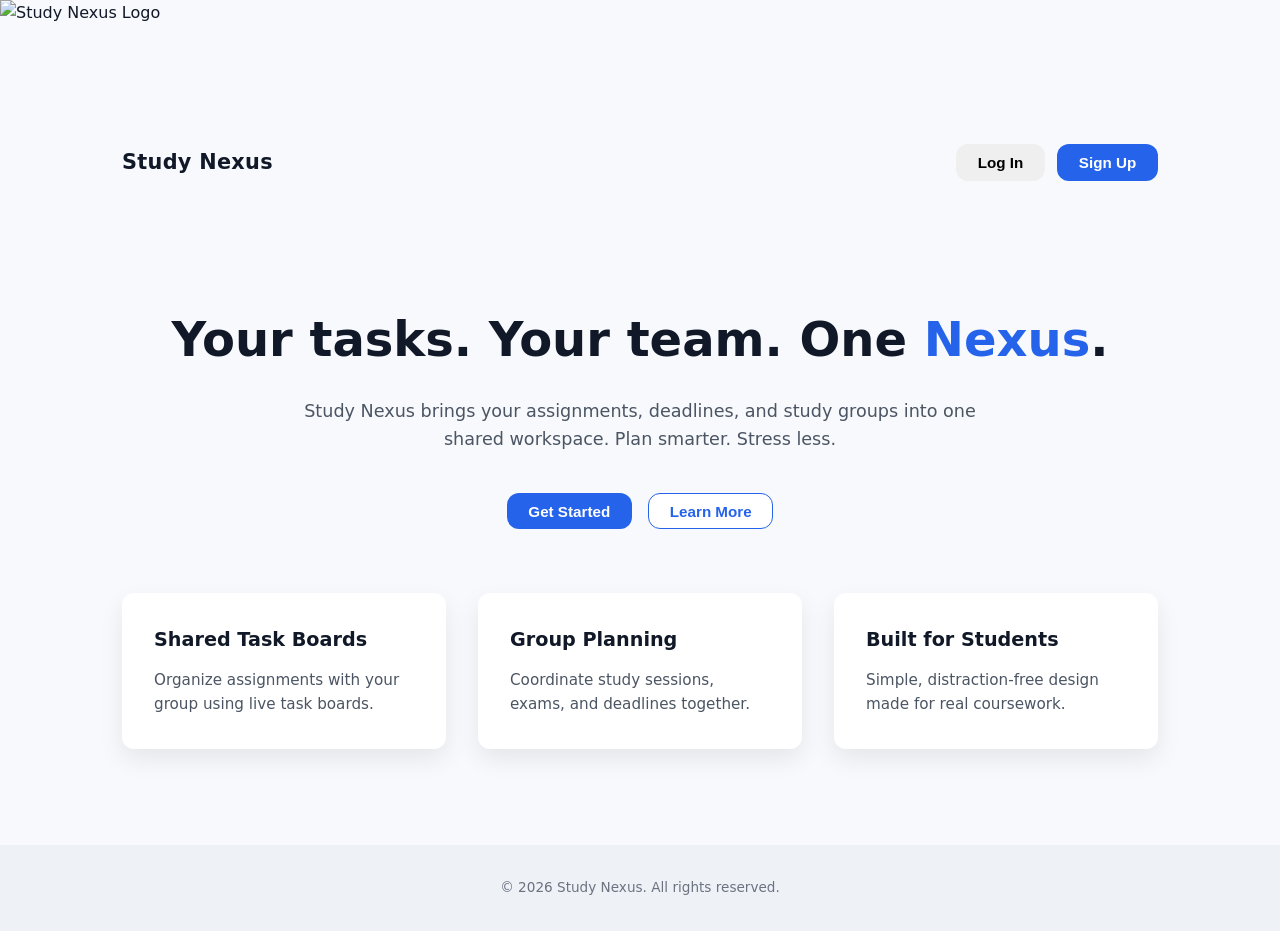
==== index.html @ 2e935d29 "Mini Logo for browser tab" ====
<!DOCTYPE html>

<html lang="en">
<head>
    <meta charset="UTF-8" />
    <meta name="viewport" content="width=device-width, initial-scale=1.0" />
    <title>Study Nexus</title>
    <link rel="stylesheet" href="styles/styles.css" />
    <link rel="icon" type="image/png" href="images/StudyNexus.png">
</head>
<body>

    <header class="logo-banner">
        <img src="images/StudyNexusLogo.png" alt="Study Nexus Logo">
    </header>
    
<!-- Navigation -->
<header class="nav">
    <h2 class="logo">Study Nexus</h2>
    <div class="nav-actions">
        <button class="btn ghost" onclick="goToApp()">Log In</button>
        <button class="btn primary" onclick="goToApp()">Sign Up</button>
    </div>
</header>

<!-- Hero Section -->
<main class="hero">
    <h1>Your tasks. Your team. One <span class="accent">Nexus</span>.</h1>
    <p>
        Study Nexus brings your assignments, deadlines, and study groups
        into one shared workspace. Plan smarter. Stress less.
    </p>

    <div class="hero-actions">
        <button class="btn primary" onclick="goToApp()">Get Started</button>
        <button class="btn secondary" onclick="scrollToFeatures()">Learn More</button>
    </div>
</main>

<!-- Features -->
<section class="features" id="features">
    <div class="feature-card">
        <h3>Shared Task Boards</h3>
        <p>Organize assignments with your group using live task boards.</p>
    </div>

    <div class="feature-card">
        <h3>Group Planning</h3>
        <p>Coordinate study sessions, exams, and deadlines together.</p>
    </div>

    <div class="feature-card">
        <h3>Built for Students</h3>
        <p>Simple, distraction-free design made for real coursework.</p>
    </div>
</section>

<!-- Footer -->
<footer>
    <p>&copy; 2026 Study Nexus. All rights reserved.</p>
</footer>

<script>
    function goToApp() {
        // Placeholder for future authentication
        window.location.href = "app.html";
    }

    function scrollToFeatures() {
        document.getElementById("features").scrollIntoView({ behavior: "smooth" });
    }
</script>

</body>
</html>
---- styles/styles.css ----
/* ======================================================
   Study Nexus – Light Mode Design System
   ====================================================== */

/* ===== Root Theme Variables ===== */
:root {
    /* Backgrounds */
    --bg-main: #f7f9fc;
    --bg-secondary: #eef2f7;
    --bg-card: #ffffff;

    /* Text */
    --text-primary: #111827;     /* near-black */
    --text-secondary: #4b5563;   /* dark gray */
    --text-muted: #6b7280;

    /* Accent */
    --accent: #2563eb;
    --accent-hover: #1d4ed8;

    /* Utility */
    --border-radius: 12px;
    --shadow-soft: 0 10px 25px rgba(0, 0, 0, 0.08);

    --max-width: 1100px;
    --transition: 0.2s ease-in-out;
}

/* ===== Reset & Base ===== */
* {
    margin: 0;
    padding: 0;
    box-sizing: border-box;
}

body {
    font-family: system-ui, -apple-system, BlinkMacSystemFont, "Segoe UI",
        sans-serif;
    background-color: var(--bg-main);
    color: var(--text-primary);
    line-height: 1.6;
}

/* ===== Navigation ===== */
.nav {
    max-width: var(--max-width);
    margin: 0 auto;
    padding: 1.5rem 2rem;

    display: flex;
    justify-content: space-between;
    align-items: center;
}

.logo {
    font-size: 1.3rem;
    font-weight: 800;
    letter-spacing: 0.3px;
}

/* ===== Buttons ===== */
.nav-actions {
    display: flex;
    gap: 0.75rem;
}

.btn {
    padding: 0.55rem 1.3rem;
    border-radius: var(--border-radius);
    border: 1px solid transparent;
    font-size: 0.95rem;
    font-weight: 600;
    cursor: pointer;
    transition: var(--transition);
}

/* Primary (Sign Up, Get Started) */
.btn.primary {
    background-color: var(--accent);
    color: white;
}

.btn.primary:hover {
    background-color: var(--accent-hover);
}

/* Secondary (Log In) */
.btn.secondary {
    background-color: white;
    color: var(--accent);
    border: 1px solid var(--accent);
}

.btn.secondary:hover {
    background-color: #eef2ff;
}

/* ===== Hero Section ===== */
.hero {
    max-width: var(--max-width);
    margin: 6rem auto 4rem;
    padding: 0 2rem;
    text-align: center;
}

.hero h1 {
    font-size: 3rem;
    font-weight: 800;
    margin-bottom: 1.2rem;
}

.hero h1 .accent {
    color: var(--accent);
}

.hero p {
    max-width: 700px;
    margin: 0 auto 2.5rem;
    font-size: 1.1rem;
    color: var(--text-secondary);
}

.hero-actions {
    display: flex;
    justify-content: center;
    gap: 1rem;
}

/* ===== Features ===== */
.features {
    max-width: var(--max-width);
    margin: 4rem auto 6rem;
    padding: 0 2rem;

    display: grid;
    grid-template-columns: repeat(3, 1fr);
    gap: 2rem;
}

.feature-card {
    background-color: var(--bg-card);
    padding: 2rem;
    border-radius: var(--border-radius);
    box-shadow: var(--shadow-soft);
    transition: var(--transition);
}

.feature-card:hover {
    transform: translateY(-4px);
}

.feature-card h3 {
    margin-bottom: 0.75rem;
    font-size: 1.2rem;
}

.feature-card p {
    color: var(--text-secondary);
    font-size: 0.95rem;
}

/* ===== Footer ===== */
footer {
    background-color: var(--bg-secondary);
    padding: 2rem;
    text-align: center;
    color: var(--text-muted);
    font-size: 0.85rem;
}

.logo-banner {
    width: 100vw;
    height: 120px; /* adjust if you want taller */
    overflow: hidden;
}

.logo-banner img {
    width: 100%;
    height: 100%;
    object-fit: cover; /* stretches nicely without distortion */
    display: block;
}

/* ===== Responsive (Optional) ===== */
@media (max-width: 900px) {
    .features {
        grid-template-columns: 1fr;
    }

    .hero h1 {
        font-size: 2.4rem;
    }
}
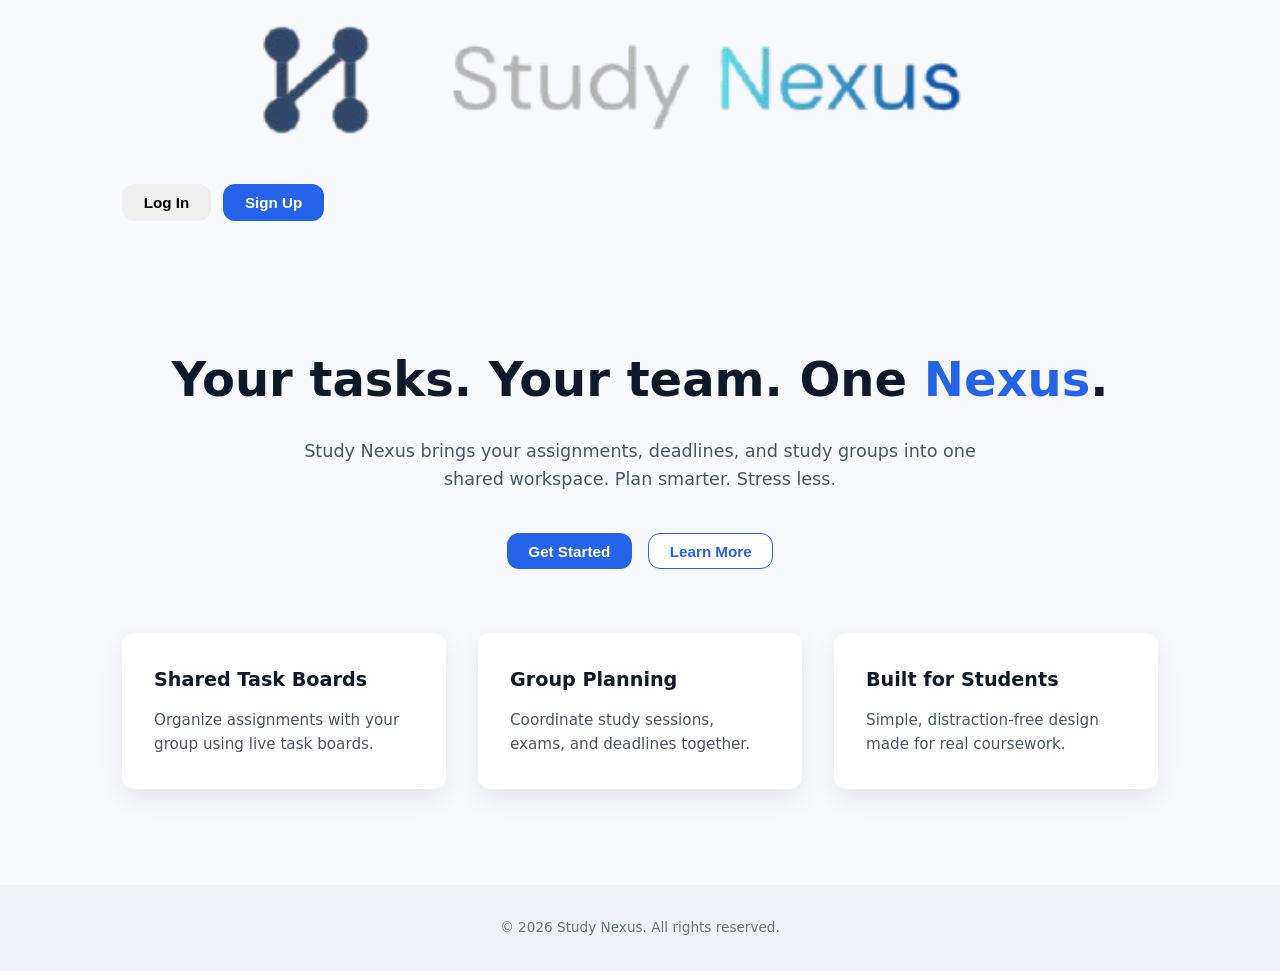
==== commit d19965dd: "Update index.html" ====
--- a/index.html
+++ b/index.html
@@ -16,7 +16,6 @@
     
 <!-- Navigation -->
 <header class="nav">
-    <h2 class="logo">Study Nexus</h2>
     <div class="nav-actions">
         <button class="btn ghost" onclick="goToApp()">Log In</button>
         <button class="btn primary" onclick="goToApp()">Sign Up</button>
--- a/styles/styles.css
+++ b/styles/styles.css
@@ -170,7 +170,7 @@
 
 .logo-banner {
     width: 100vw;
-    height: 120px; /* adjust if you want taller */
+    height: 160px; /* adjust if you want taller */
     overflow: hidden;
 }
 
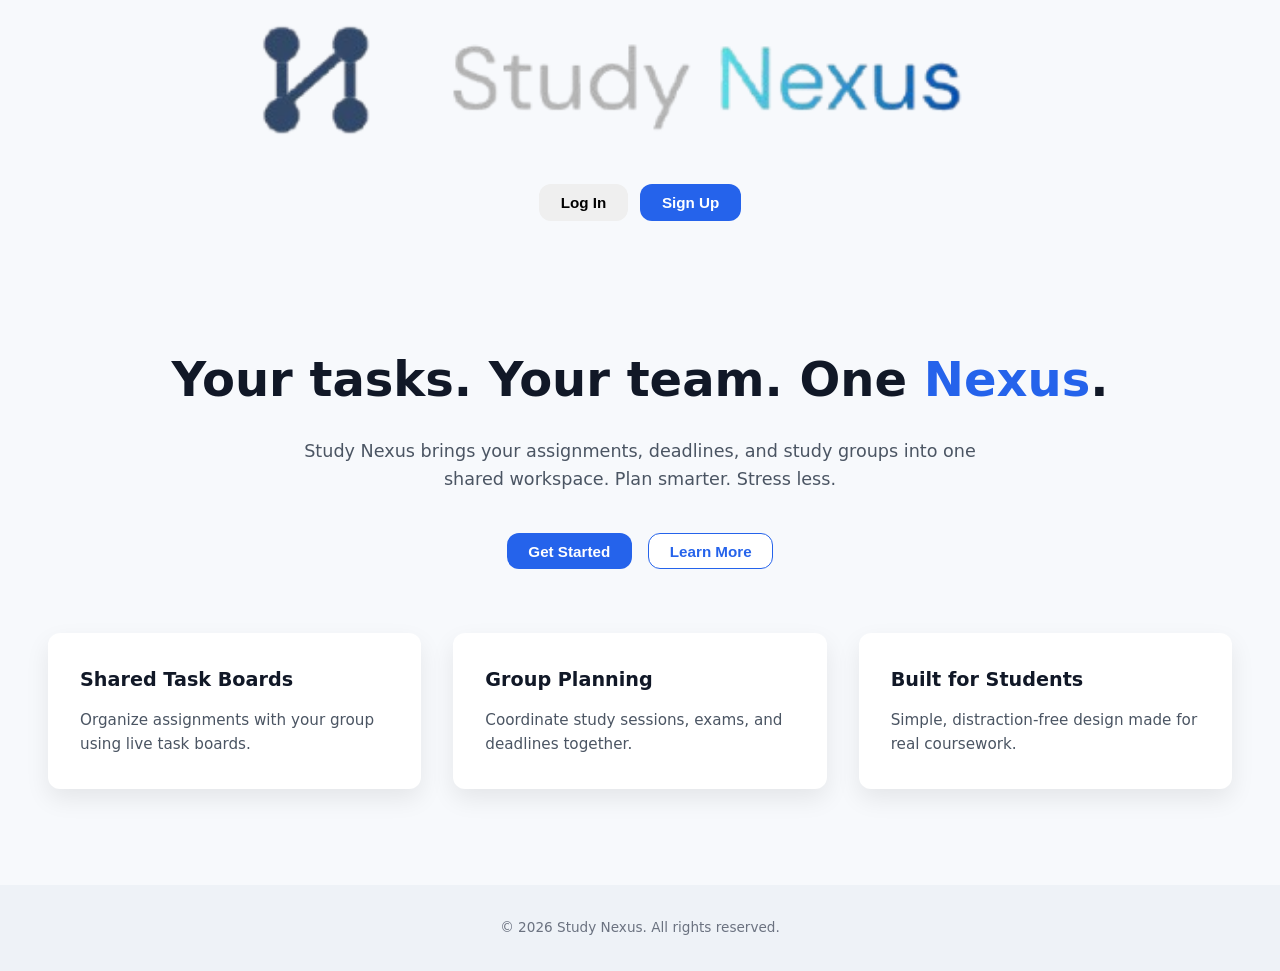
==== commit 8fe47578: "Added the login and signup html pages. Made some updates to the styles.css file and created the stub" ====
--- a/index.html
+++ b/index.html
@@ -17,8 +17,8 @@
 <!-- Navigation -->
 <header class="nav">
     <div class="nav-actions">
-        <button class="btn ghost" onclick="goToApp()">Log In</button>
-        <button class="btn primary" onclick="goToApp()">Sign Up</button>
+        <button class="btn ghost" onclick="goToLogin()">Log In</button>
+        <button class="btn primary" onclick="goToSignUp()">Sign Up</button>
     </div>
 </header>
 
@@ -31,7 +31,7 @@
     </p>
 
     <div class="hero-actions">
-        <button class="btn primary" onclick="goToApp()">Get Started</button>
+        <button class="btn primary" onclick="goToLogin()">Get Started</button>
         <button class="btn secondary" onclick="scrollToFeatures()">Learn More</button>
     </div>
 </main>
@@ -60,9 +60,14 @@
 </footer>
 
 <script>
-    function goToApp() {
+    function goToLogin() {
         // Placeholder for future authentication
-        window.location.href = "app.html";
+        window.location.href = "pages/login/login.html";
+    }
+
+    function goToSignUp() {
+        // Placeholder for future authentication
+        window.location.href = "pages/login/signup.html";
     }
 
     function scrollToFeatures() {
--- a/styles/styles.css
+++ b/styles/styles.css
@@ -22,7 +22,7 @@
     --border-radius: 12px;
     --shadow-soft: 0 10px 25px rgba(0, 0, 0, 0.08);
 
-    --max-width: 1100px;
+
     --transition: 0.2s ease-in-out;
 }
 
@@ -43,12 +43,11 @@
 
 /* ===== Navigation ===== */
 .nav {
-    max-width: var(--max-width);
+    width: 100%;
     margin: 0 auto;
     padding: 1.5rem 2rem;
-
     display: flex;
-    justify-content: space-between;
+    justify-content: center;
     align-items: center;
 }
 
@@ -62,6 +61,7 @@
 .nav-actions {
     display: flex;
     gap: 0.75rem;
+    align-content: center;
 }
 
 .btn {
@@ -97,7 +97,7 @@
 
 /* ===== Hero Section ===== */
 .hero {
-    max-width: var(--max-width);
+    width: 100%;
     margin: 6rem auto 4rem;
     padding: 0 2rem;
     text-align: center;
@@ -128,12 +128,10 @@
 
 /* ===== Features ===== */
 .features {
-    max-width: var(--max-width);
-    margin: 4rem auto 6rem;
-    padding: 0 2rem;
-
+    width: 100%;
+    margin: 4rem 0 6rem;
     display: grid;
-    grid-template-columns: repeat(3, 1fr);
+    grid-template-columns: 1fr;
     gap: 2rem;
 }
 
@@ -182,12 +180,10 @@
 }
 
 /* ===== Responsive (Optional) ===== */
-@media (max-width: 900px) {
+@media (min-width: 700px) {
+    .hero,
     .features {
-        grid-template-columns: 1fr;
-    }
-
-    .hero h1 {
-        font-size: 2.4rem;
+        padding: 0 3rem;
+        grid-template-columns: repeat(3, 1fr);
     }
 }
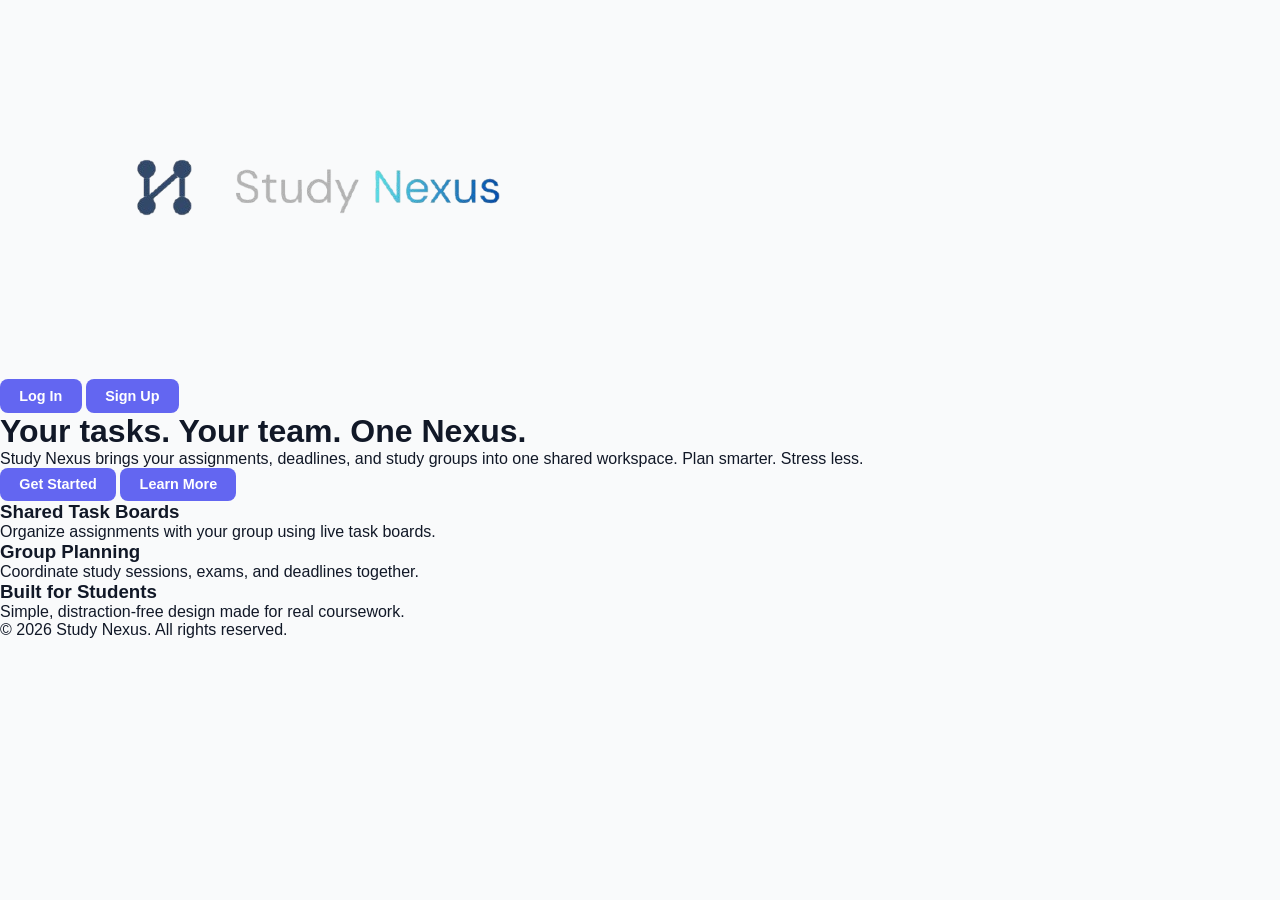
==== commit 88a2961e: "Forgot to reapply new css file changes to old html pages" ====
--- a/index.html
+++ b/index.html
@@ -5,7 +5,7 @@
     <meta charset="UTF-8" />
     <meta name="viewport" content="width=device-width, initial-scale=1.0" />
     <title>Study Nexus</title>
-    <link rel="stylesheet" href="styles/styles.css" />
+    <link rel="stylesheet" href="styles/theme.css" />
     <link rel="icon" type="image/png" href="images/StudyNexus.png">
 </head>
 <body>
--- a/styles/theme.css
+++ b/styles/theme.css
@@ -0,0 +1,142 @@
+/* ======================================================
+   Study Nexus � Global Theme Styles
+   ====================================================== */
+
+
+/* ======================================================
+   CSS VARIABLES (Design System)
+   ====================================================== */
+
+:root {
+    --accent: #6366f1;
+    --accent-hover: #4f46e5;
+    --bg-main: #f9fafb;
+    --bg-card: #ffffff;
+    --bg-secondary: #f3f4f6;
+    --text-primary: #111827;
+    --text-muted: #6b7280;
+    --shadow-soft: 0 4px 12px rgba(0, 0, 0, 0.05);
+    --transition: 0.2s ease;
+}
+
+
+/* ======================================================
+   RESET & BASE
+   ====================================================== */
+
+* {
+    margin: 0;
+    padding: 0;
+    box-sizing: border-box;
+}
+
+body {
+    font-family: 'Inter', sans-serif;
+    background-color: var(--bg-main);
+    color: var(--text-primary);
+}
+
+
+/* ======================================================
+   NAVIGATION
+   ====================================================== */
+
+#header {
+    position: sticky;
+    top: 0;
+    z-index: 1000;
+    height: 3em;
+    padding: 0 1.5rem;
+    display: flex;
+    align-items: center;
+    gap: 2rem;
+    background-color: var(--accent);
+    box-shadow: var(--shadow-soft);
+}
+
+.nav-logo {
+    max-height: 3em;
+}
+
+.nav-link {
+    text-decoration: none;
+    color: white;
+    font-weight: 600;
+    transition: var(--transition);
+}
+
+    .nav-link:hover {
+        opacity: 0.85;
+    }
+
+
+/* ======================================================
+   BUTTON SYSTEM (Reusable Component)
+   ====================================================== */
+
+.btn {
+    padding: 0.55rem 1.2rem;
+    border-radius: 8px;
+    border: none;
+    font-size: 0.9rem;
+    font-weight: 600;
+    cursor: pointer;
+    transition: var(--transition);
+    background-color: var(--accent);
+    color: white;
+}
+
+    .btn:hover {
+        background-color: var(--accent-hover);
+        transform: translateY(-1px);
+    }
+
+
+/* ======================================================
+   INPUT SYSTEM (Reusable Component)
+   ====================================================== */
+
+input,
+textarea {
+    padding: 0.5rem 0.8rem;
+    border-radius: 8px;
+    border: 1px solid #e5e7eb;
+    font-size: 0.9rem;
+    outline: none;
+    transition: var(--transition);
+    background-color: var(--bg-card);
+    color: var(--text-primary);
+}
+
+    input:focus,
+    textarea:focus {
+        border-color: var(--accent);
+        box-shadow: 0 0 0 2px rgba(99, 102, 241, 0.15);
+    }
+
+
+/* ======================================================
+   MODAL SYSTEM (Reusable Component)
+   ====================================================== */
+
+.modal-overlay {
+    position: fixed;
+    inset: 0;
+    background: rgba(0, 0, 0, 0.4);
+    display: none;
+    justify-content: center;
+    align-items: center;
+}
+
+    .modal-overlay.active {
+        display: flex;
+    }
+
+.modal {
+    background: var(--bg-card);
+    padding: 1.5rem;
+    border-radius: 12px;
+    box-shadow: var(--shadow-soft);
+    width: 400px;
+    max-width: 90%;
+}
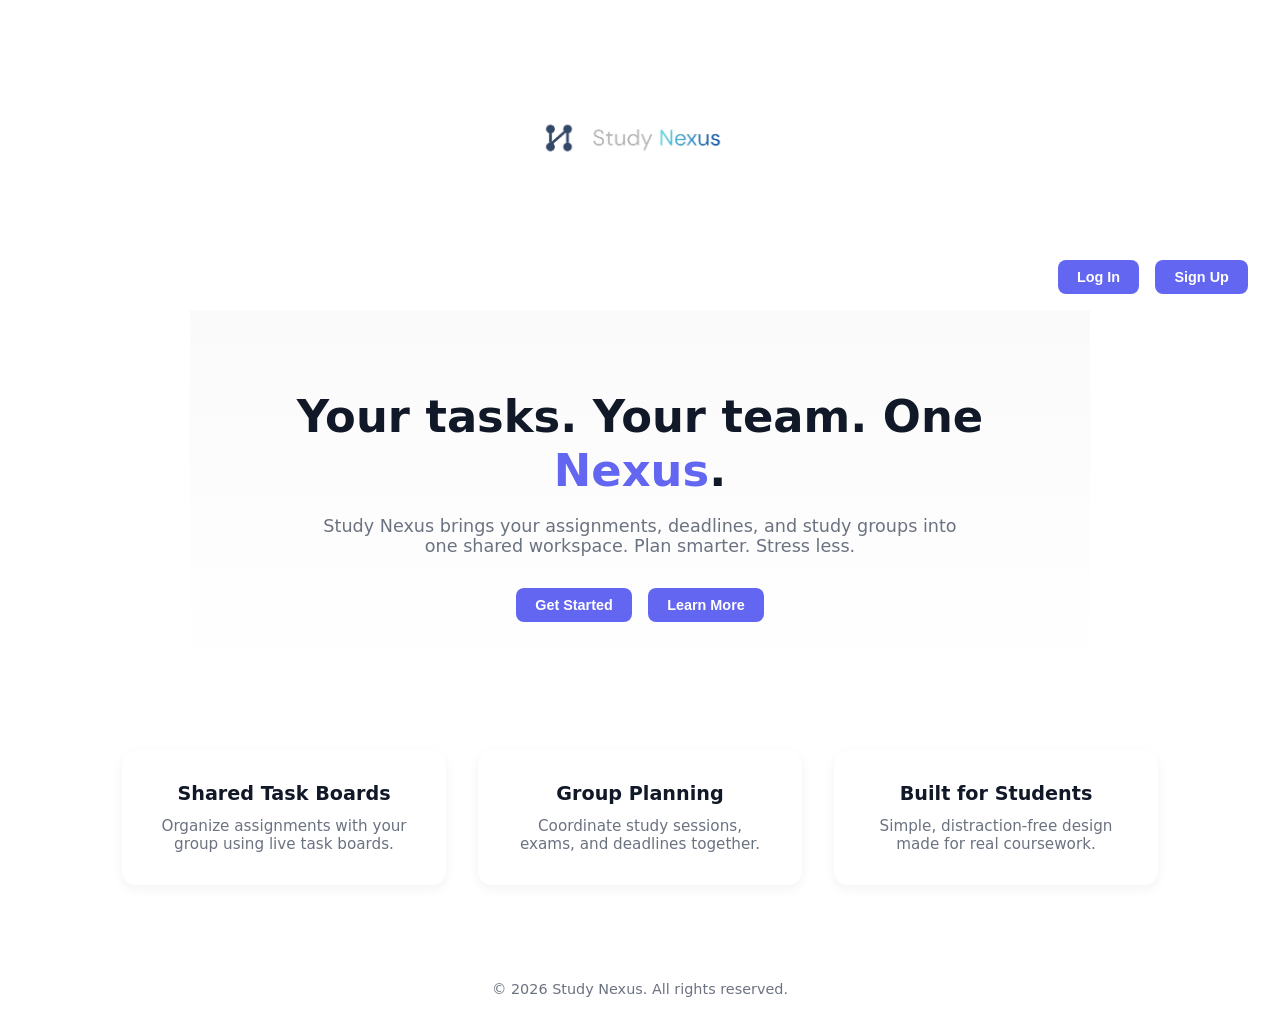
==== commit 565fb71c: "Creating css for homepage which was lost after reformatting to theme.css" ====
--- a/index.html
+++ b/index.html
@@ -6,6 +6,7 @@
     <meta name="viewport" content="width=device-width, initial-scale=1.0" />
     <title>Study Nexus</title>
     <link rel="stylesheet" href="styles/theme.css" />
+    <link rel="stylesheet" href="styles/homepage.css" />
     <link rel="icon" type="image/png" href="images/StudyNexus.png">
 </head>
 <body>
--- a/styles/homepage.css
+++ b/styles/homepage.css
@@ -0,0 +1,116 @@
+/* ======================================================
+   HOMEPAGE
+   ====================================================== */
+
+/* Page Layout */
+body {
+    margin: 0;
+    font-family: system-ui, -apple-system, BlinkMacSystemFont, sans-serif;
+    background: var(--bg-primary);
+    color: var(--text-primary);
+}
+
+/* Logo Banner */
+.logo-banner {
+    display: flex;
+    justify-content: center;
+    padding: 3rem 1rem 1rem 1rem;
+}
+
+    .logo-banner img {
+        max-width: 320px;
+        height: auto;
+    }
+
+
+/* Top Nav (Login / Signup Buttons) */
+.nav {
+    display: flex;
+    justify-content: flex-end;
+    padding: 1rem 2rem;
+}
+
+.nav-actions {
+    display: flex;
+    gap: 1rem;
+}
+
+
+/* Hero Section */
+.hero {
+    text-align: center;
+    padding: 5rem 1.5rem 4rem 1.5rem;
+    max-width: 900px;
+    margin: 0 auto;
+    background: linear-gradient( 180deg, rgba(0,0,0,0.02) 0%, transparent 100% );
+}
+
+    .hero h1 {
+        font-size: 2.8rem;
+        font-weight: 700;
+        margin-bottom: 1.2rem;
+        line-height: 1.2;
+    }
+
+    .hero p {
+        font-size: 1.1rem;
+        color: var(--text-muted);
+        max-width: 650px;
+        margin: 0 auto 2rem auto;
+    }
+
+.hero-actions {
+    display: flex;
+    justify-content: center;
+    gap: 1rem;
+    flex-wrap: wrap;
+}
+
+
+/* Accent Word */
+.accent {
+    color: var(--accent);
+}
+
+
+/* Features Section */
+.features {
+    display: grid;
+    grid-template-columns: repeat(auto-fit, minmax(240px, 1fr));
+    gap: 2rem;
+    padding: 4rem 2rem;
+    max-width: 1100px;
+    margin: 0 auto;
+}
+
+.feature-card {
+    background: var(--bg-card);
+    padding: 2rem;
+    border-radius: 14px;
+    box-shadow: var(--shadow-soft);
+    transition: var(--transition);
+    text-align: center;
+}
+
+    .feature-card:hover {
+        transform: translateY(-4px);
+    }
+
+    .feature-card h3 {
+        margin-bottom: 0.75rem;
+        font-size: 1.2rem;
+    }
+
+    .feature-card p {
+        font-size: 0.95rem;
+        color: var(--text-muted);
+    }
+
+
+/* Footer */
+footer {
+    text-align: center;
+    padding: 2rem 1rem;
+    font-size: 0.9rem;
+    color: var(--text-muted);
+}
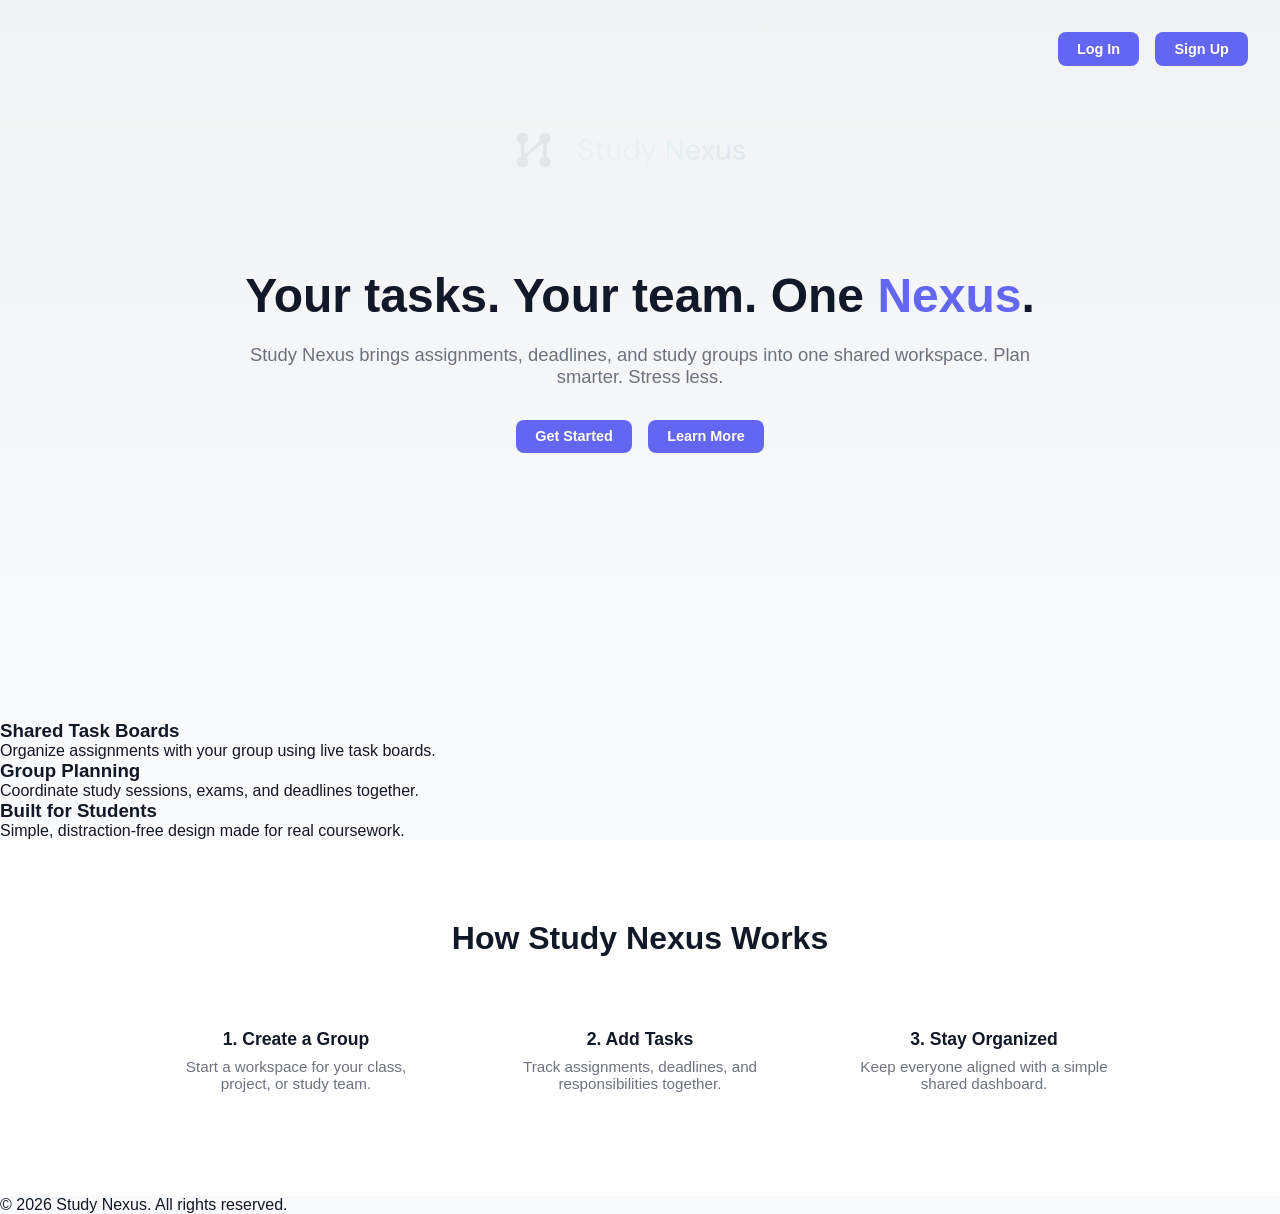
==== commit d26afea5: "Updates to the main index page" ====
--- a/index.html
+++ b/index.html
@@ -10,32 +10,27 @@
     <link rel="icon" type="image/png" href="images/StudyNexus.png">
 </head>
 <body>
+    <header class="hero-banner">
+        <img src="images/StudyNexusLogo.png" alt="Study Nexus Logo" class="hero-logo">
 
-    <header class="logo-banner">
-        <img src="images/StudyNexusLogo.png" alt="Study Nexus Logo">
+        <div class="hero-top-actions">
+            <button class="btn ghost" onclick="goToLogin()">Log In</button>
+            <button class="btn primary" onclick="goToSignUp()">Sign Up</button>
+        </div>
+
+        <div class="hero-content">
+            <h1>Your tasks. Your team. One <span class="accent">Nexus</span>.</h1>
+            <p>
+                Study Nexus brings assignments, deadlines, and study groups
+                into one shared workspace. Plan smarter. Stress less.
+            </p>
+
+            <div class="hero-actions">
+                <button class="btn primary" onclick="goToLogin()">Get Started</button>
+                <button class="btn secondary" onclick="scrollToFeatures()">Learn More</button>
+            </div>
+        </div>
     </header>
-    
-<!-- Navigation -->
-<header class="nav">
-    <div class="nav-actions">
-        <button class="btn ghost" onclick="goToLogin()">Log In</button>
-        <button class="btn primary" onclick="goToSignUp()">Sign Up</button>
-    </div>
-</header>
-
-<!-- Hero Section -->
-<main class="hero">
-    <h1>Your tasks. Your team. One <span class="accent">Nexus</span>.</h1>
-    <p>
-        Study Nexus brings your assignments, deadlines, and study groups
-        into one shared workspace. Plan smarter. Stress less.
-    </p>
-
-    <div class="hero-actions">
-        <button class="btn primary" onclick="goToLogin()">Get Started</button>
-        <button class="btn secondary" onclick="scrollToFeatures()">Learn More</button>
-    </div>
-</main>
 
 <!-- Features -->
 <section class="features" id="features">
@@ -52,6 +47,27 @@
     <div class="feature-card">
         <h3>Built for Students</h3>
         <p>Simple, distraction-free design made for real coursework.</p>
+    </div>
+</section>
+
+<section class="how-it-works">
+    <h2>How Study Nexus Works</h2>
+
+    <div class="steps">
+        <div class="step">
+            <h4>1. Create a Group</h4>
+            <p>Start a workspace for your class, project, or study team.</p>
+        </div>
+
+        <div class="step">
+            <h4>2. Add Tasks</h4>
+            <p>Track assignments, deadlines, and responsibilities together.</p>
+        </div>
+
+        <div class="step">
+            <h4>3. Stay Organized</h4>
+            <p>Keep everyone aligned with a simple shared dashboard.</p>
+        </div>
     </div>
 </section>
 
--- a/styles/homepage.css
+++ b/styles/homepage.css
@@ -1,62 +1,58 @@
 /* ======================================================
-   HOMEPAGE
+   HERO BANNER (Full Top Section)
    ====================================================== */
 
-/* Page Layout */
-body {
-    margin: 0;
-    font-family: system-ui, -apple-system, BlinkMacSystemFont, sans-serif;
-    background: var(--bg-primary);
-    color: var(--text-primary);
+.hero-banner {
+    position: relative;
+    min-height: 80vh;
+    padding: 2rem;
+    text-align: center;
+    overflow: hidden;
+    display: flex;
+    flex-direction: column;
+    align-items: center;
+    justify-content: center;
+    background: linear-gradient( 180deg, rgba(0,0,0,0.03) 0%, transparent 100% );
 }
 
-/* Logo Banner */
-.logo-banner {
-    display: flex;
-    justify-content: center;
-    padding: 3rem 1rem 1rem 1rem;
+/* Large transparent logo */
+.hero-logo {
+    position: absolute;
+    top: 2rem;
+    left: 50%;
+    transform: translateX(-50%);
+    width: 420px;
+    max-width: 90%;
+    opacity: 0.08; /* subtle watermark effect */
+    pointer-events: none;
 }
 
-    .logo-banner img {
-        max-width: 320px;
-        height: auto;
-    }
-
-
-/* Top Nav (Login / Signup Buttons) */
-.nav {
-    display: flex;
-    justify-content: flex-end;
-    padding: 1rem 2rem;
-}
-
-.nav-actions {
+/* Login / Signup Buttons (Centered on top) */
+.hero-top-actions {
+    position: absolute;
+    top: 2rem;
+    right: 2rem;
     display: flex;
     gap: 1rem;
 }
 
-
-/* Hero Section */
-.hero {
-    text-align: center;
-    padding: 5rem 1.5rem 4rem 1.5rem;
-    max-width: 900px;
-    margin: 0 auto;
-    background: linear-gradient( 180deg, rgba(0,0,0,0.02) 0%, transparent 100% );
+/* Main hero content */
+.hero-content {
+    max-width: 800px;
+    z-index: 2;
 }
 
-    .hero h1 {
-        font-size: 2.8rem;
+    .hero-content h1 {
+        font-size: 3rem;
         font-weight: 700;
         margin-bottom: 1.2rem;
         line-height: 1.2;
     }
 
-    .hero p {
-        font-size: 1.1rem;
+    .hero-content p {
+        font-size: 1.15rem;
         color: var(--text-muted);
-        max-width: 650px;
-        margin: 0 auto 2rem auto;
+        margin-bottom: 2rem;
     }
 
 .hero-actions {
@@ -66,51 +62,43 @@
     flex-wrap: wrap;
 }
 
-
-/* Accent Word */
 .accent {
     color: var(--accent);
 }
 
+/* ======================================================
+   HOW IT WORKS
+   ====================================================== */
 
-/* Features Section */
-.features {
+.how-it-works {
+    padding: 5rem 2rem;
+    text-align: center;
+    background: var(--bg-card);
+}
+
+    .how-it-works h2 {
+        font-size: 2rem;
+        margin-bottom: 3rem;
+    }
+
+.steps {
     display: grid;
-    grid-template-columns: repeat(auto-fit, minmax(240px, 1fr));
+    grid-template-columns: repeat(auto-fit, minmax(220px, 1fr));
     gap: 2rem;
-    padding: 4rem 2rem;
-    max-width: 1100px;
+    max-width: 1000px;
     margin: 0 auto;
 }
 
-.feature-card {
-    background: var(--bg-card);
-    padding: 2rem;
-    border-radius: 14px;
-    box-shadow: var(--shadow-soft);
-    transition: var(--transition);
-    text-align: center;
+.step {
+    padding: 1.5rem;
 }
 
-    .feature-card:hover {
-        transform: translateY(-4px);
+    .step h4 {
+        margin-bottom: 0.5rem;
+        font-size: 1.1rem;
     }
 
-    .feature-card h3 {
-        margin-bottom: 0.75rem;
-        font-size: 1.2rem;
-    }
-
-    .feature-card p {
+    .step p {
+        color: var(--text-muted);
         font-size: 0.95rem;
-        color: var(--text-muted);
-    }
-
-
-/* Footer */
-footer {
-    text-align: center;
-    padding: 2rem 1rem;
-    font-size: 0.9rem;
-    color: var(--text-muted);
-}
+    }
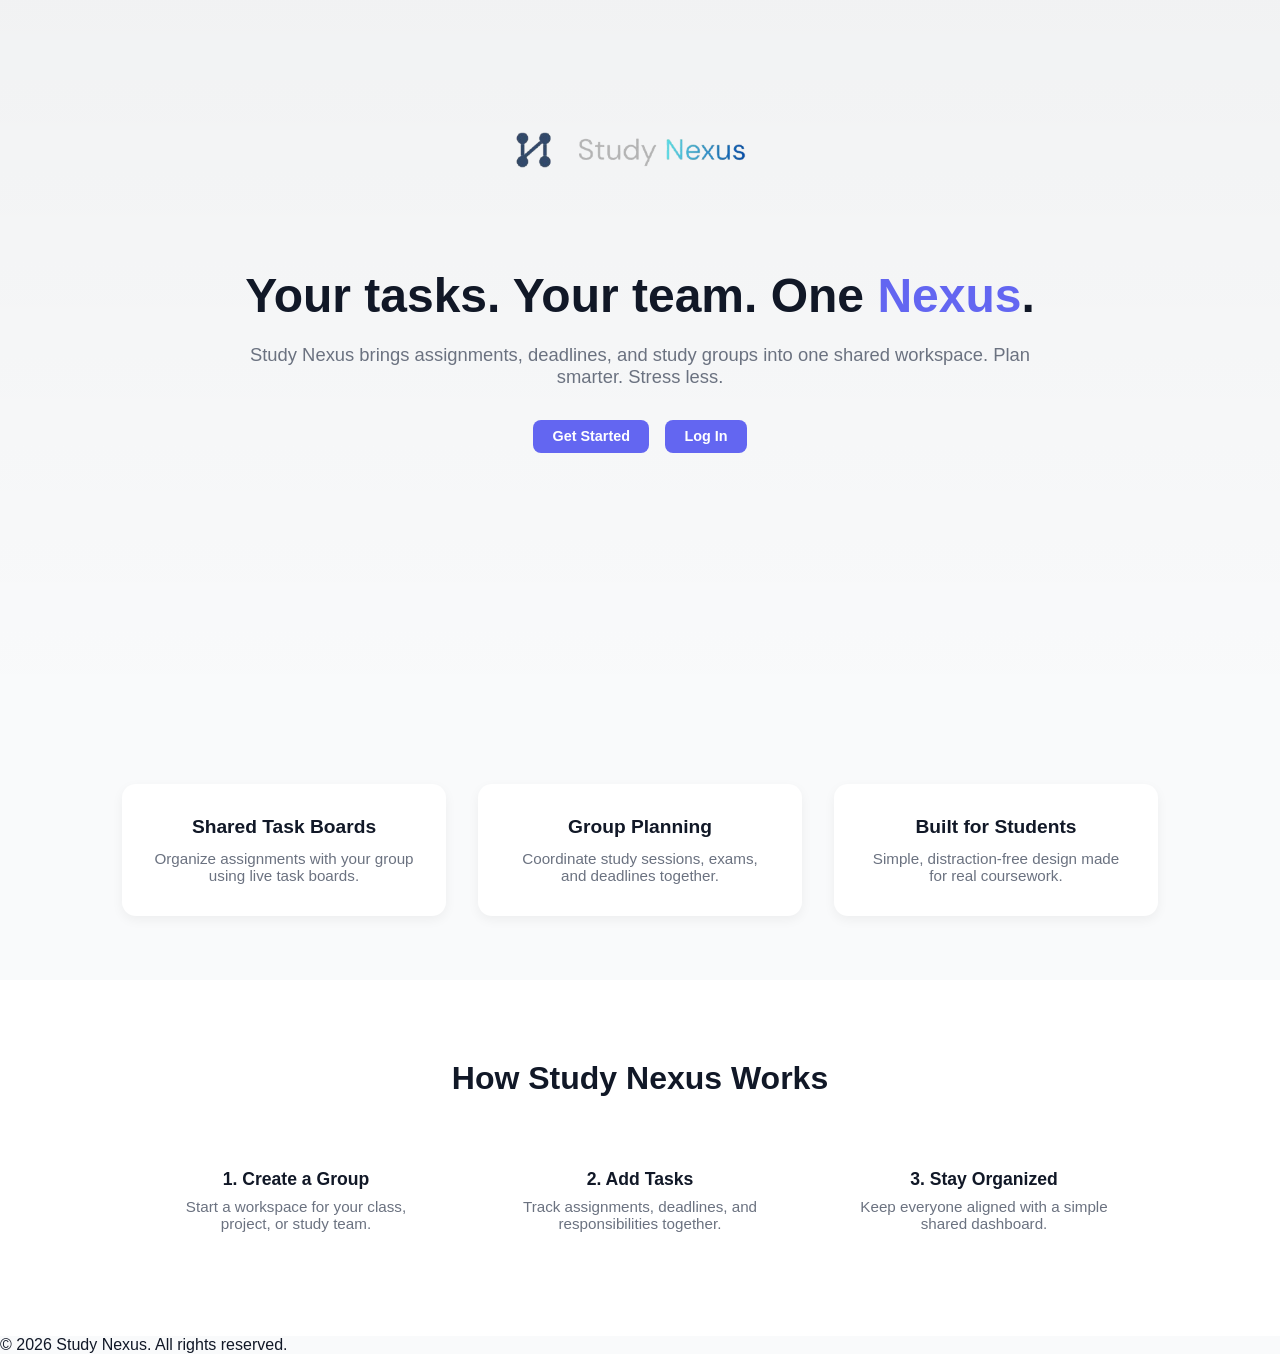
==== commit 596c4b21: "Removing Redundant Buttons" ====
--- a/index.html
+++ b/index.html
@@ -12,12 +12,6 @@
 <body>
     <header class="hero-banner">
         <img src="images/StudyNexusLogo.png" alt="Study Nexus Logo" class="hero-logo">
-
-        <div class="hero-top-actions">
-            <button class="btn ghost" onclick="goToLogin()">Log In</button>
-            <button class="btn primary" onclick="goToSignUp()">Sign Up</button>
-        </div>
-
         <div class="hero-content">
             <h1>Your tasks. Your team. One <span class="accent">Nexus</span>.</h1>
             <p>
@@ -26,8 +20,8 @@
             </p>
 
             <div class="hero-actions">
-                <button class="btn primary" onclick="goToLogin()">Get Started</button>
-                <button class="btn secondary" onclick="scrollToFeatures()">Learn More</button>
+                <button class="btn primary" onclick="goToSignUp()">Get Started</button>
+                <button class="btn secondary" onclick="goToLogin()">Log In</button>
             </div>
         </div>
     </header>
@@ -86,10 +80,6 @@
         // Placeholder for future authentication
         window.location.href = "pages/login/signup.html";
     }
-
-    function scrollToFeatures() {
-        document.getElementById("features").scrollIntoView({ behavior: "smooth" });
-    }
 </script>
 
 </body>
--- a/styles/homepage.css
+++ b/styles/homepage.css
@@ -23,17 +23,7 @@
     transform: translateX(-50%);
     width: 420px;
     max-width: 90%;
-    opacity: 0.08; /* subtle watermark effect */
     pointer-events: none;
-}
-
-/* Login / Signup Buttons (Centered on top) */
-.hero-top-actions {
-    position: absolute;
-    top: 2rem;
-    right: 2rem;
-    display: flex;
-    gap: 1rem;
 }
 
 /* Main hero content */
@@ -65,6 +55,42 @@
 .accent {
     color: var(--accent);
 }
+
+/* ======================================================
+   FEATURES
+   ====================================================== */
+
+.features {
+    display: grid;
+    grid-template-columns: repeat(auto-fit, minmax(240px, 1fr));
+    gap: 2rem;
+    padding: 4rem 2rem;
+    max-width: 1100px;
+    margin: 0 auto;
+}
+
+.feature-card {
+    background: var(--bg-card);
+    padding: 2rem;
+    border-radius: 14px;
+    box-shadow: var(--shadow-soft);
+    transition: var(--transition);
+    text-align: center;
+}
+
+    .feature-card:hover {
+        transform: translateY(-4px);
+    }
+
+    .feature-card h3 {
+        margin-bottom: 0.75rem;
+        font-size: 1.2rem;
+    }
+
+    .feature-card p {
+        font-size: 0.95rem;
+        color: var(--text-muted);
+    }
 
 /* ======================================================
    HOW IT WORKS
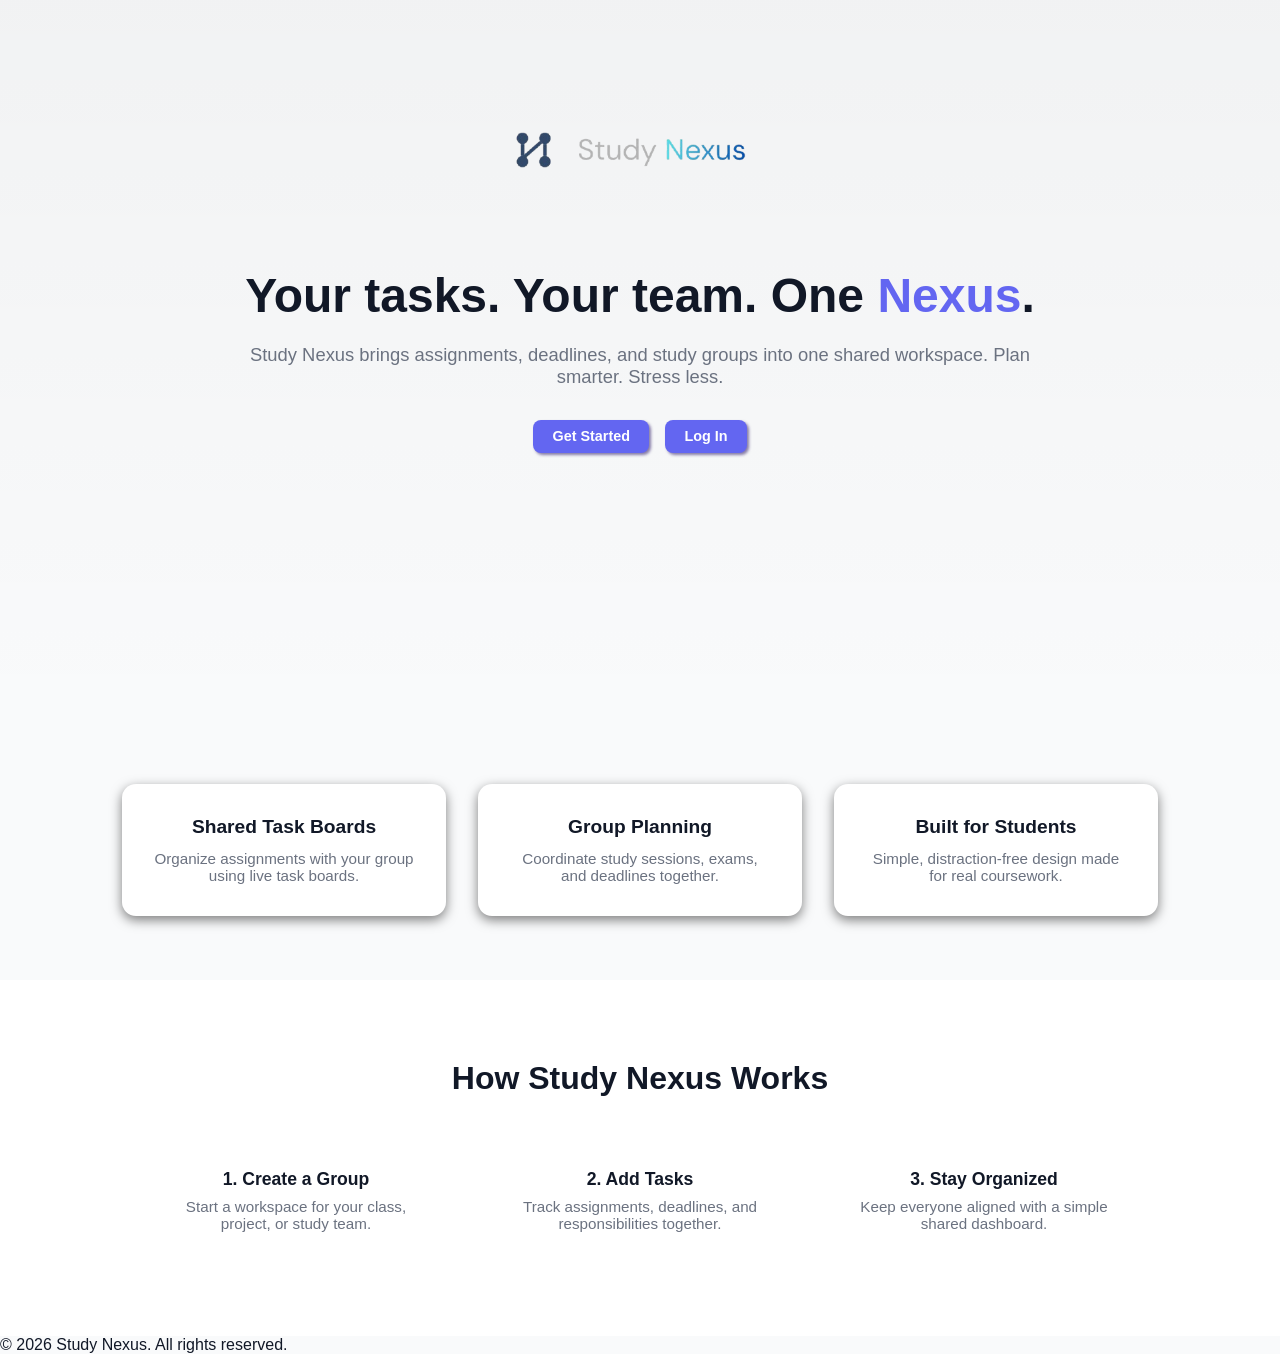
==== commit 0379394b: "Add comment for author in index.html" ====
--- a/index.html
+++ b/index.html
@@ -1,4 +1,5 @@
 <!DOCTYPE html>
+<!-- Code written by Michael Olson-->
 
 <html lang="en">
 <head>
--- a/styles/theme.css
+++ b/styles/theme.css
@@ -1,5 +1,6 @@
 /* ======================================================
    Study Nexus � Global Theme Styles
+   Originally written by Michael Olson
    ====================================================== */
 
 
@@ -14,8 +15,11 @@
     --bg-card: #ffffff;
     --bg-secondary: #f3f4f6;
     --text-primary: #111827;
+    --text-light: #e5e5e5;
     --text-muted: #6b7280;
-    --shadow-soft: 0 4px 12px rgba(0, 0, 0, 0.05);
+    /* --shadow-soft: 0 4px 12px rgba(0, 0, 0, 0.05); */
+    --shadow-soft: 0 4px 12px rgba(0, 0, 0, 0.5);
+    --shadow-subtle: 2px 2px 3px rgba(40, 20, 100, 0.55);
     --transition: 0.2s ease;
 }
 
@@ -100,7 +104,7 @@
 textarea {
     padding: 0.5rem 0.8rem;
     border-radius: 8px;
-    border: 1px solid #e5e7eb;
+    border: 1px solid var(--accent);
     font-size: 0.9rem;
     outline: none;
     transition: var(--transition);
@@ -108,11 +112,11 @@
     color: var(--text-primary);
 }
 
-    input:focus,
-    textarea:focus {
-        border-color: var(--accent);
-        box-shadow: 0 0 0 2px rgba(99, 102, 241, 0.15);
-    }
+input:focus,
+textarea:focus {
+    border-color: var(--accent);
+    box-shadow: 0 0 0 2px rgba(99, 102, 241, 0.15);
+}
 
 
 /* ======================================================
@@ -139,4 +143,42 @@
     box-shadow: var(--shadow-soft);
     width: 400px;
     max-width: 90%;
-}+}
+
+button {
+    background-color: var(--accent);
+    color: var(--text-light);
+    border-color: var(--accent);
+    padding: 2px;
+    padding:0.5rem;
+    border-radius: 5px;
+    box-shadow: var(--shadow-subtle);
+}
+button:hover {
+    background-color: var(--accent-hover);
+}
+
+/* ======================================================
+   SCROLL BEHAVIOR
+   ====================================================== */
+
+/* Scrollbar width */
+::-webkit-scrollbar {
+    width: 8px;
+}
+
+/* Track (background) */
+::-webkit-scrollbar-track {
+    background: transparent;
+}
+
+/* Scroll thumb (the draggable part) */
+::-webkit-scrollbar-thumb {
+    background-color: #888;
+    border-radius: 10px;
+}
+
+    /* Hover effect */
+    ::-webkit-scrollbar-thumb:hover {
+        background-color: #555;
+    }
--- a/styles/homepage.css
+++ b/styles/homepage.css
@@ -1,3 +1,5 @@
+/* Originally written by Michael Olson*/
+
 /* ======================================================
    HERO BANNER (Full Top Section)
    ====================================================== */
@@ -127,4 +129,4 @@
     .step p {
         color: var(--text-muted);
         font-size: 0.95rem;
-    }+    }
